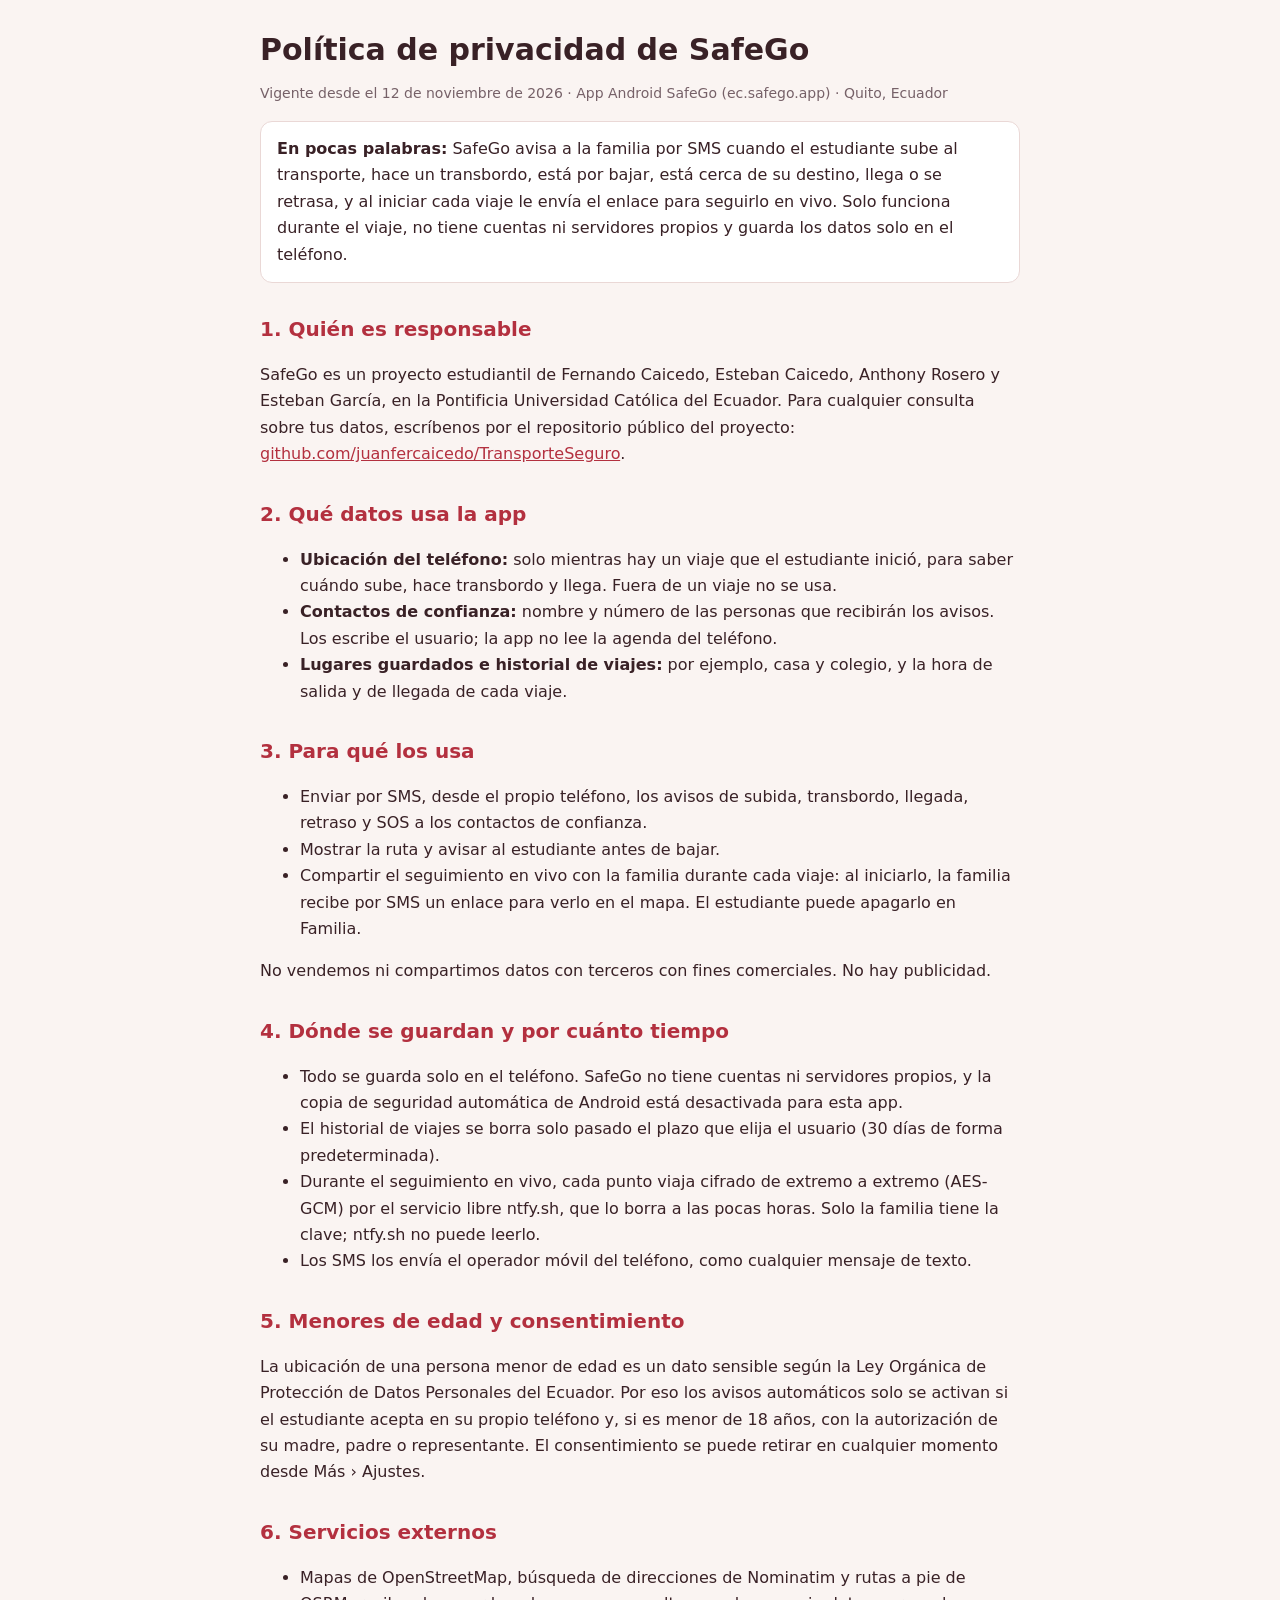
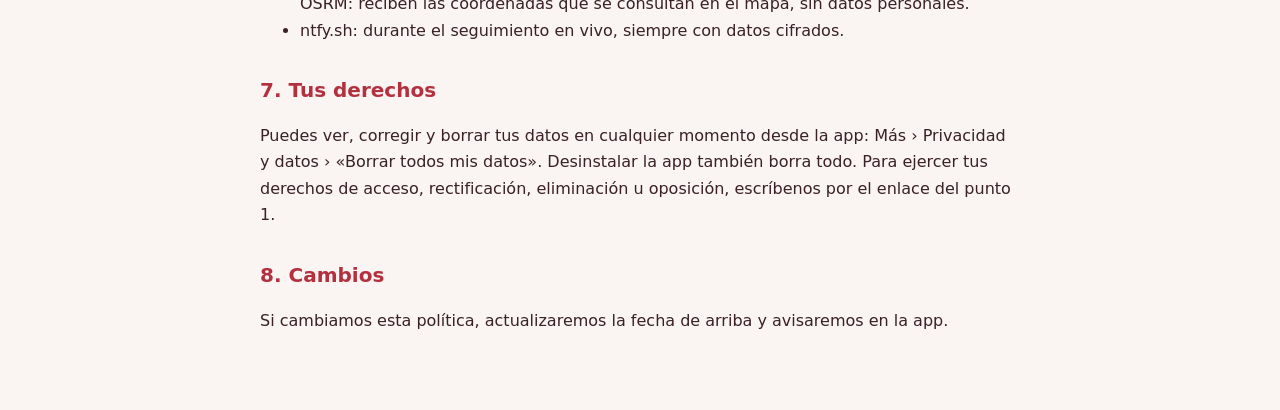
==== privacidad/index.html @ bde75f05 "SafeGo 2.0.0: app Android (codigo y APK), seguimiento en vivo, privacidad y mapa en vivo en Pages Co" ====
<!doctype html>
<html lang="es">
<head>
<meta charset="utf-8">
<meta name="viewport" content="width=device-width, initial-scale=1">
<title>Política de privacidad · SafeGo</title>
<style>
  :root { --ink:#392126; --muted:#766168; --paper:#faf4f2; --primary:#b3303f; --line:#ead8d6; }
  body { margin:0; background:var(--paper); color:var(--ink); font:16px/1.65 system-ui, -apple-system, "Segoe UI", Roboto, sans-serif; }
  main { max-width:760px; margin:0 auto; padding:32px 18px 60px; }
  h1 { font-size:30px; line-height:1.2; margin:0 0 6px; }
  h2 { font-size:20px; margin:30px 0 8px; color:var(--primary); }
  p, li { color:var(--ink); }
  .sub { color:var(--muted); font-size:14px; }
  .box { background:#fff; border:1px solid var(--line); border-radius:12px; padding:14px 16px; margin-top:16px; }
  a { color:var(--primary); }
</style>
</head>
<body>
<main>
  <h1>Política de privacidad de SafeGo</h1>
  <p class="sub">Vigente desde el 12 de noviembre de 2026 · App Android SafeGo (ec.safego.app) · Quito, Ecuador</p>

  <div class="box"><b>En pocas palabras:</b> SafeGo avisa a la familia por SMS cuando el estudiante sube al transporte, hace un transbordo, está por bajar, está cerca de su destino, llega o se retrasa, y al iniciar cada viaje le envía el enlace para seguirlo en vivo. Solo funciona durante el viaje, no tiene cuentas ni servidores propios y guarda los datos solo en el teléfono.</div>

  <h2>1. Quién es responsable</h2>
  <p>SafeGo es un proyecto estudiantil de Fernando Caicedo, Esteban Caicedo, Anthony Rosero y Esteban García, en la Pontificia Universidad Católica del Ecuador. Para cualquier consulta sobre tus datos, escríbenos por el repositorio público del proyecto: <a href="https://github.com/juanfercaicedo/TransporteSeguro/issues">github.com/juanfercaicedo/TransporteSeguro</a>.</p>

  <h2>2. Qué datos usa la app</h2>
  <ul>
    <li><b>Ubicación del teléfono:</b> solo mientras hay un viaje que el estudiante inició, para saber cuándo sube, hace transbordo y llega. Fuera de un viaje no se usa.</li>
    <li><b>Contactos de confianza:</b> nombre y número de las personas que recibirán los avisos. Los escribe el usuario; la app no lee la agenda del teléfono.</li>
    <li><b>Lugares guardados e historial de viajes:</b> por ejemplo, casa y colegio, y la hora de salida y de llegada de cada viaje.</li>
  </ul>

  <h2>3. Para qué los usa</h2>
  <ul>
    <li>Enviar por SMS, desde el propio teléfono, los avisos de subida, transbordo, llegada, retraso y SOS a los contactos de confianza.</li>
    <li>Mostrar la ruta y avisar al estudiante antes de bajar.</li>
    <li>Compartir el seguimiento en vivo con la familia durante cada viaje: al iniciarlo, la familia recibe por SMS un enlace para verlo en el mapa. El estudiante puede apagarlo en Familia.</li>
  </ul>
  <p>No vendemos ni compartimos datos con terceros con fines comerciales. No hay publicidad.</p>

  <h2>4. Dónde se guardan y por cuánto tiempo</h2>
  <ul>
    <li>Todo se guarda solo en el teléfono. SafeGo no tiene cuentas ni servidores propios, y la copia de seguridad automática de Android está desactivada para esta app.</li>
    <li>El historial de viajes se borra solo pasado el plazo que elija el usuario (30 días de forma predeterminada).</li>
    <li>Durante el seguimiento en vivo, cada punto viaja cifrado de extremo a extremo (AES-GCM) por el servicio libre ntfy.sh, que lo borra a las pocas horas. Solo la familia tiene la clave; ntfy.sh no puede leerlo.</li>
    <li>Los SMS los envía el operador móvil del teléfono, como cualquier mensaje de texto.</li>
  </ul>

  <h2>5. Menores de edad y consentimiento</h2>
  <p>La ubicación de una persona menor de edad es un dato sensible según la Ley Orgánica de Protección de Datos Personales del Ecuador. Por eso los avisos automáticos solo se activan si el estudiante acepta en su propio teléfono y, si es menor de 18 años, con la autorización de su madre, padre o representante. El consentimiento se puede retirar en cualquier momento desde Más › Ajustes.</p>

  <h2>6. Servicios externos</h2>
  <ul>
    <li>Mapas de OpenStreetMap, búsqueda de direcciones de Nominatim y rutas a pie de OSRM: reciben las coordenadas que se consultan en el mapa, sin datos personales.</li>
    <li>ntfy.sh: durante el seguimiento en vivo, siempre con datos cifrados.</li>
  </ul>

  <h2>7. Tus derechos</h2>
  <p>Puedes ver, corregir y borrar tus datos en cualquier momento desde la app: Más › Privacidad y datos › «Borrar todos mis datos». Desinstalar la app también borra todo. Para ejercer tus derechos de acceso, rectificación, eliminación u oposición, escríbenos por el enlace del punto 1.</p>

  <h2>8. Cambios</h2>
  <p>Si cambiamos esta política, actualizaremos la fecha de arriba y avisaremos en la app.</p>
</main>
</body>
</html>
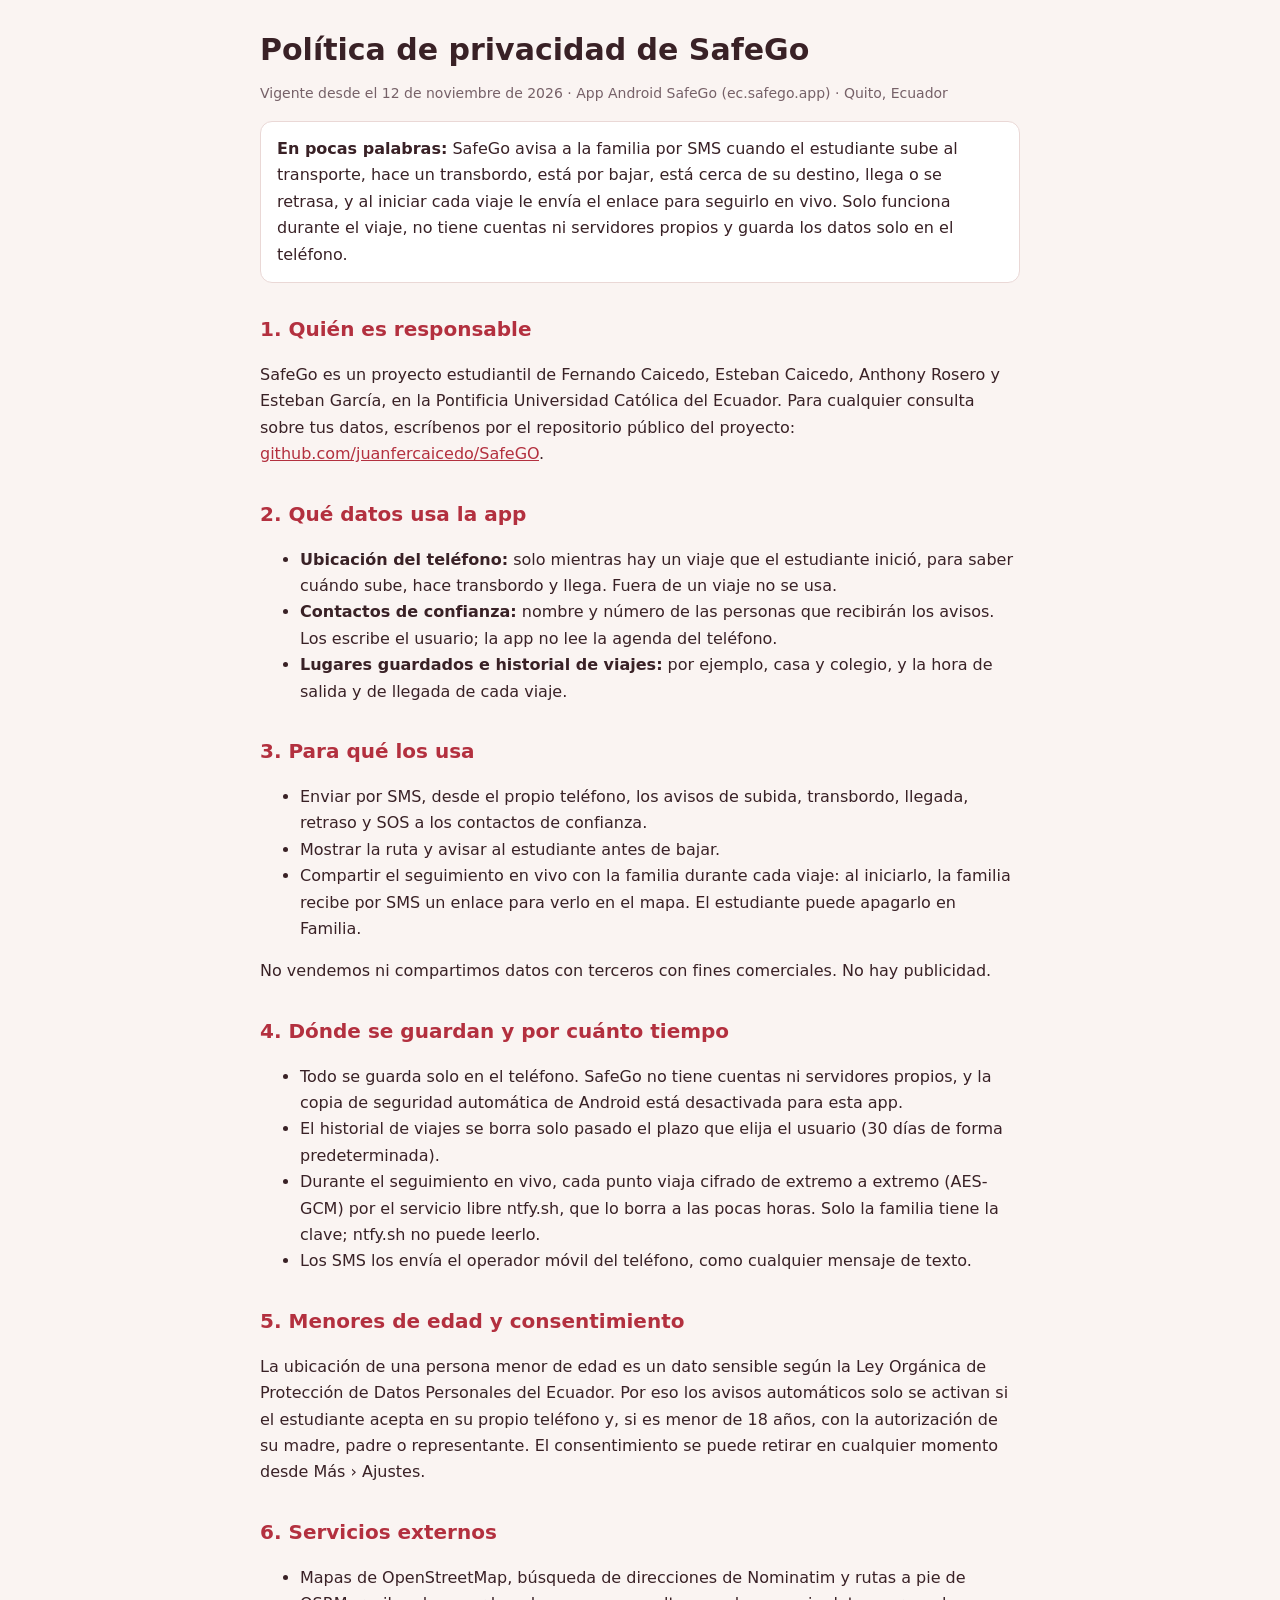
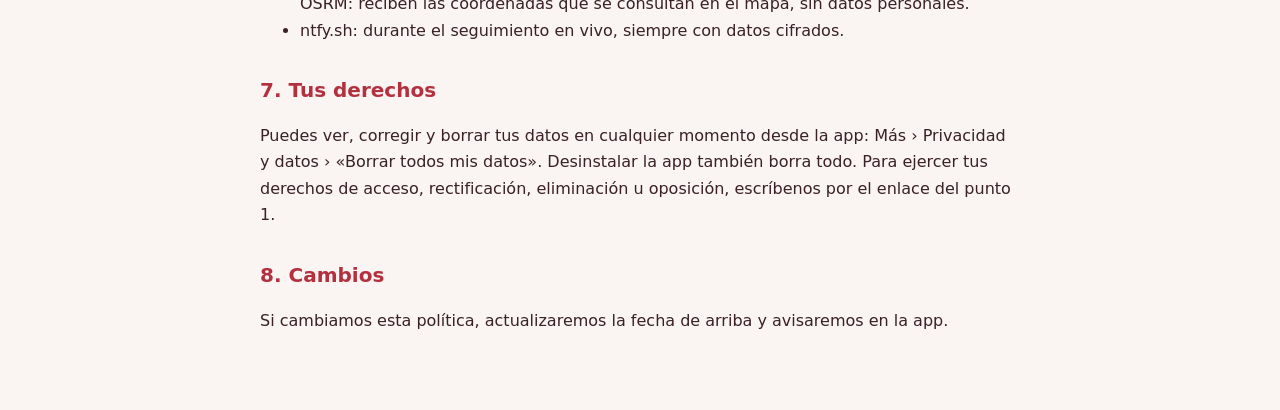
==== commit 72db7cb2: "fix: enlaces al nuevo nombre del repositorio SafeGO" ====
--- a/privacidad/index.html
+++ b/privacidad/index.html
@@ -24,7 +24,7 @@
   <div class="box"><b>En pocas palabras:</b> SafeGo avisa a la familia por SMS cuando el estudiante sube al transporte, hace un transbordo, está por bajar, está cerca de su destino, llega o se retrasa, y al iniciar cada viaje le envía el enlace para seguirlo en vivo. Solo funciona durante el viaje, no tiene cuentas ni servidores propios y guarda los datos solo en el teléfono.</div>
 
   <h2>1. Quién es responsable</h2>
-  <p>SafeGo es un proyecto estudiantil de Fernando Caicedo, Esteban Caicedo, Anthony Rosero y Esteban García, en la Pontificia Universidad Católica del Ecuador. Para cualquier consulta sobre tus datos, escríbenos por el repositorio público del proyecto: <a href="https://github.com/juanfercaicedo/TransporteSeguro/issues">github.com/juanfercaicedo/TransporteSeguro</a>.</p>
+  <p>SafeGo es un proyecto estudiantil de Fernando Caicedo, Esteban Caicedo, Anthony Rosero y Esteban García, en la Pontificia Universidad Católica del Ecuador. Para cualquier consulta sobre tus datos, escríbenos por el repositorio público del proyecto: <a href="https://github.com/juanfercaicedo/SafeGO/issues">github.com/juanfercaicedo/SafeGO</a>.</p>
 
   <h2>2. Qué datos usa la app</h2>
   <ul>
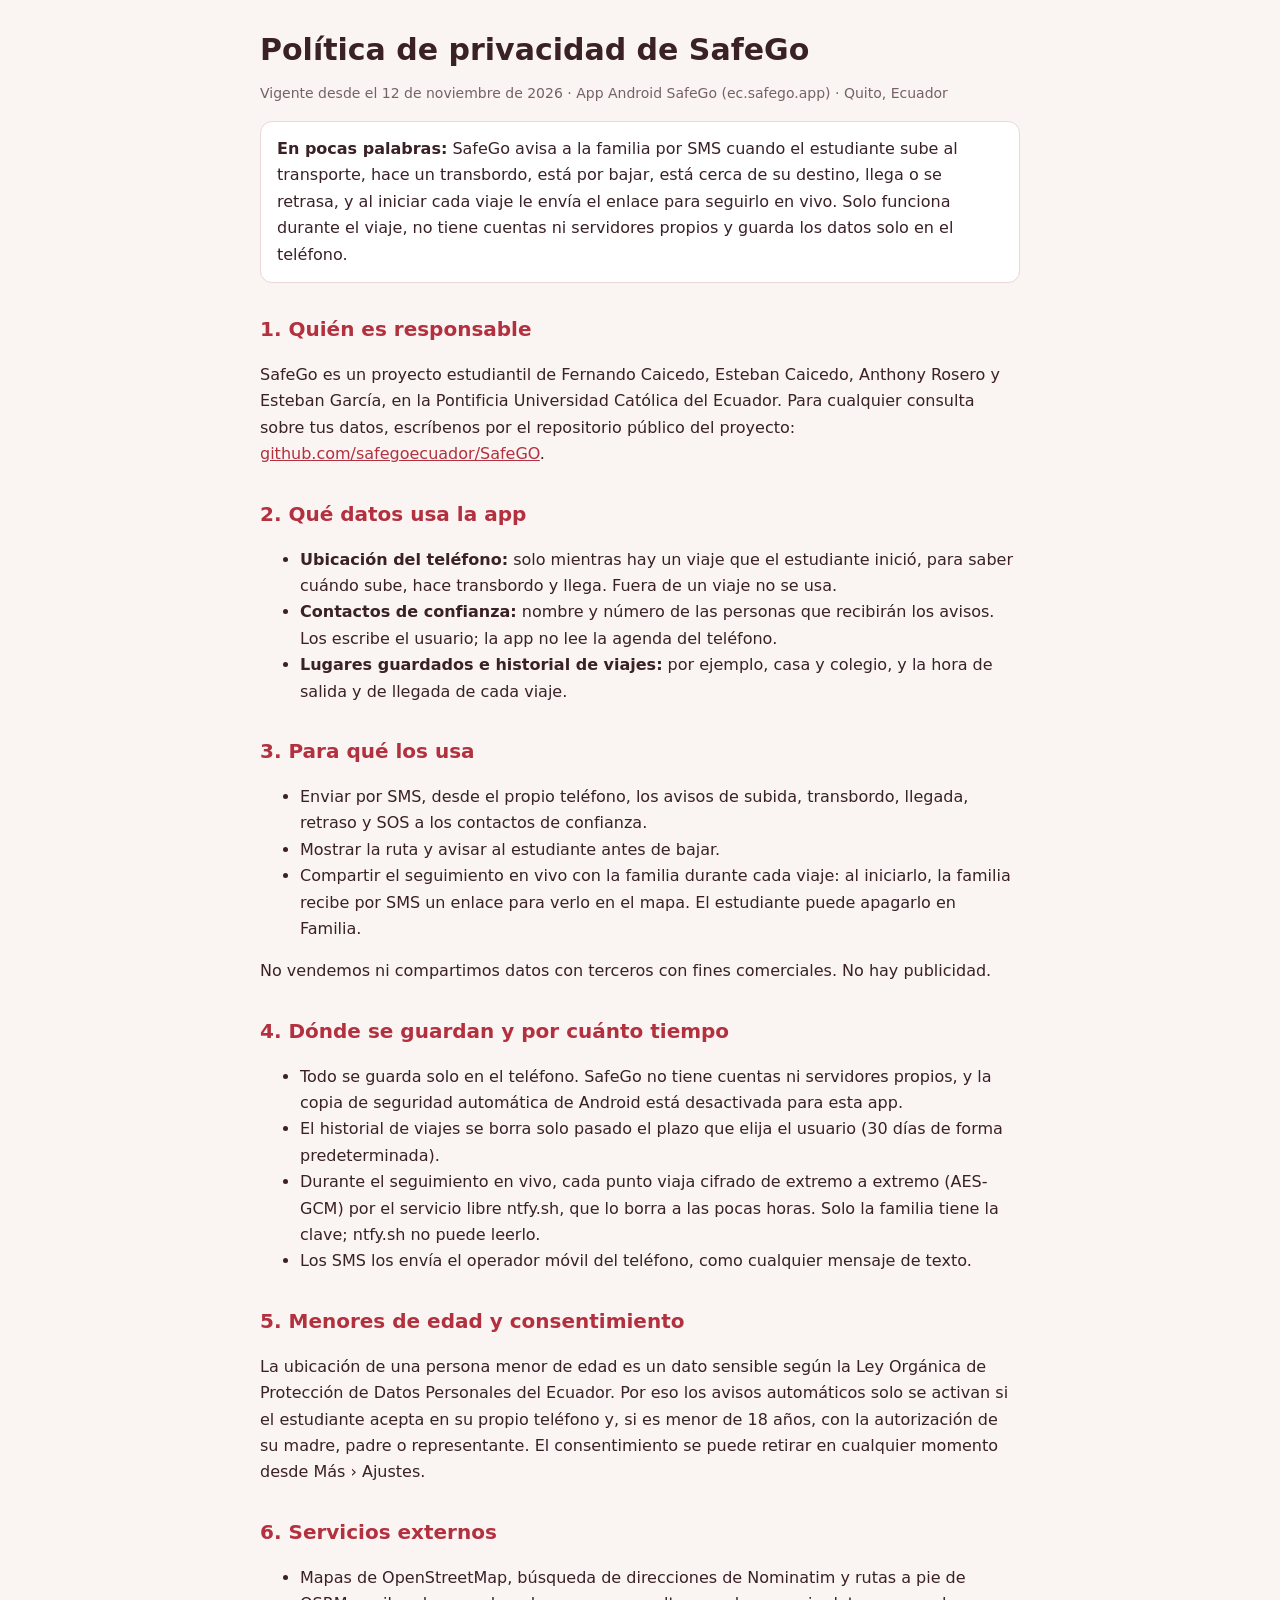
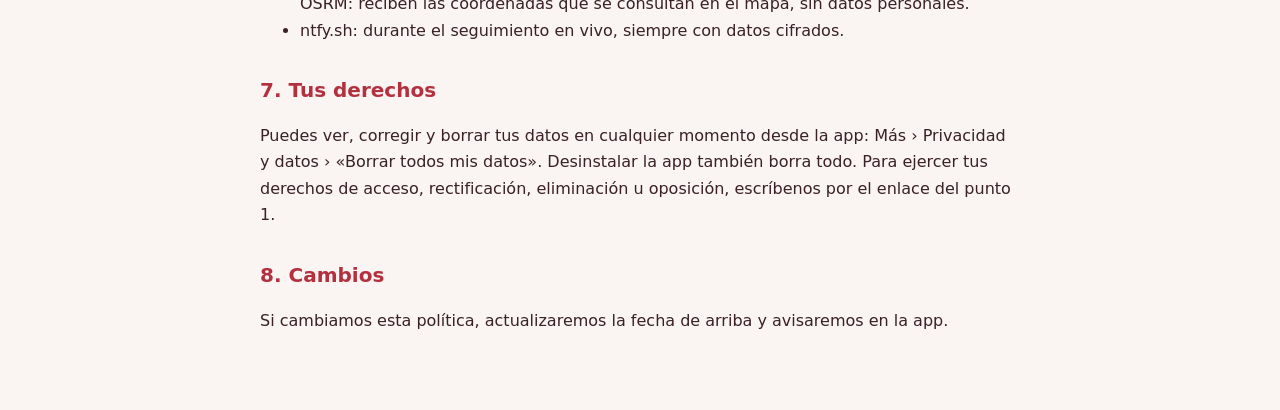
==== commit 676d7fc1: "fix: enlaces a la cuenta safegoecuador" ====
--- a/privacidad/index.html
+++ b/privacidad/index.html
@@ -24,7 +24,7 @@
   <div class="box"><b>En pocas palabras:</b> SafeGo avisa a la familia por SMS cuando el estudiante sube al transporte, hace un transbordo, está por bajar, está cerca de su destino, llega o se retrasa, y al iniciar cada viaje le envía el enlace para seguirlo en vivo. Solo funciona durante el viaje, no tiene cuentas ni servidores propios y guarda los datos solo en el teléfono.</div>
 
   <h2>1. Quién es responsable</h2>
-  <p>SafeGo es un proyecto estudiantil de Fernando Caicedo, Esteban Caicedo, Anthony Rosero y Esteban García, en la Pontificia Universidad Católica del Ecuador. Para cualquier consulta sobre tus datos, escríbenos por el repositorio público del proyecto: <a href="https://github.com/juanfercaicedo/SafeGO/issues">github.com/juanfercaicedo/SafeGO</a>.</p>
+  <p>SafeGo es un proyecto estudiantil de Fernando Caicedo, Esteban Caicedo, Anthony Rosero y Esteban García, en la Pontificia Universidad Católica del Ecuador. Para cualquier consulta sobre tus datos, escríbenos por el repositorio público del proyecto: <a href="https://github.com/safegoecuador/SafeGO/issues">github.com/safegoecuador/SafeGO</a>.</p>
 
   <h2>2. Qué datos usa la app</h2>
   <ul>
